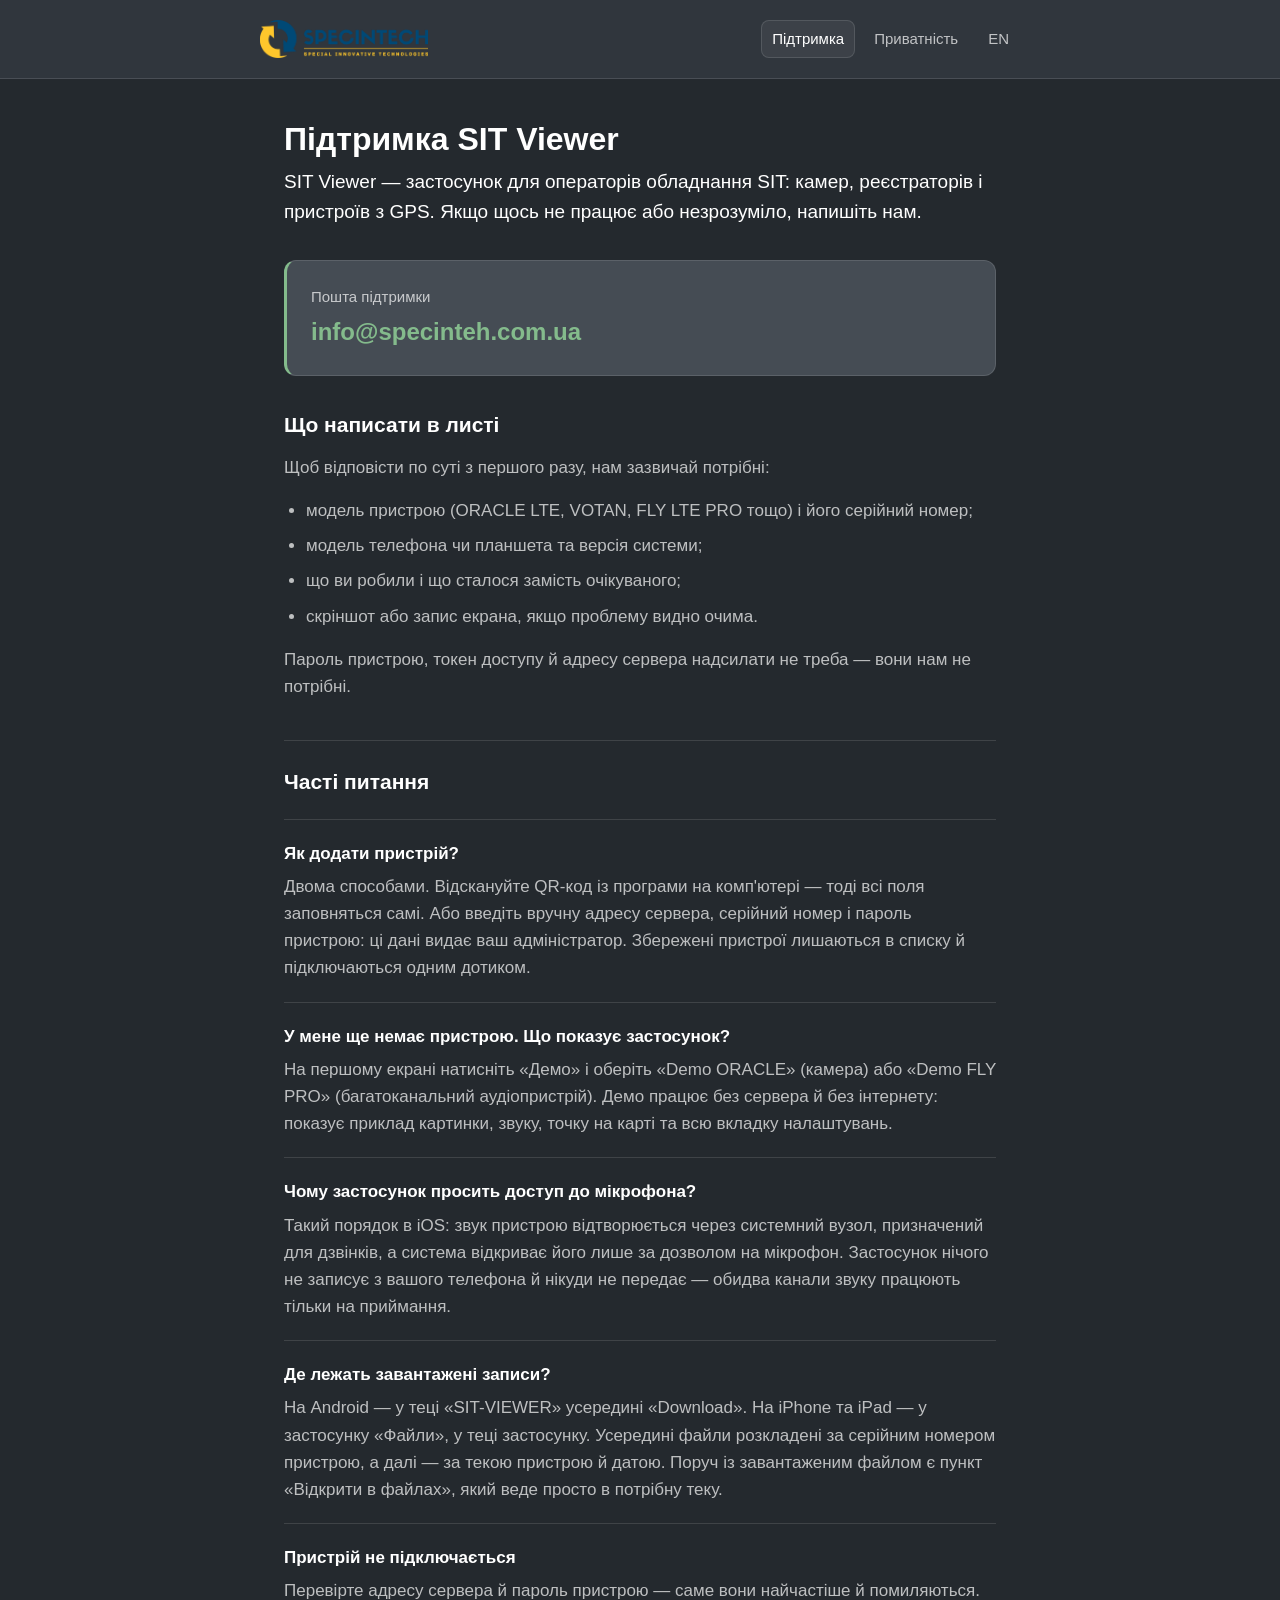
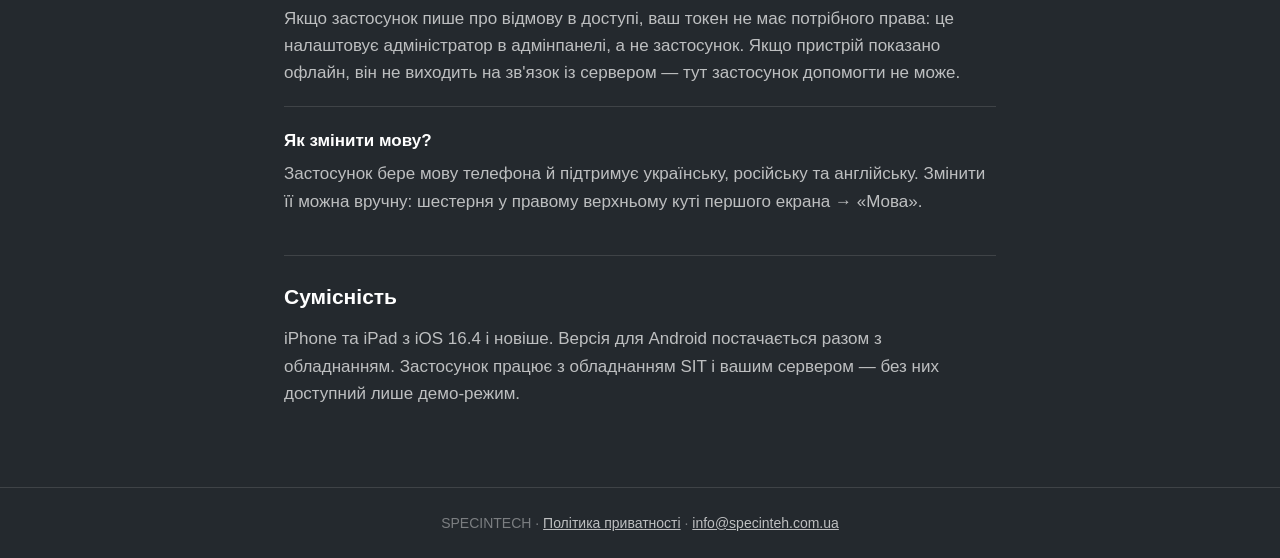
==== index.html @ 4feceb18 "Add the support and privacy pages the App Store submission needs" ====
<!DOCTYPE html>
<html lang="uk">
<head>
<meta charset="utf-8">
<meta name="viewport" content="width=device-width, initial-scale=1">
<title>Підтримка SIT Viewer</title>
<meta name="description" content="Підтримка застосунку SIT Viewer — застосунку для операторів обладнання SIT.">
<link rel="icon" href="assets/favicon.png">
<link rel="stylesheet" href="assets/style.css">
</head>
<body>

<header>
  <div class="bar">
    <img src="assets/logo.png" alt="SPECINTECH">
    <nav>
      <a href="index.html" aria-current="page">Підтримка</a>
      <a href="privacy.html">Приватність</a>
      <a href="en/index.html" hreflang="en">EN</a>
    </nav>
  </div>
</header>

<main>
  <h1>Підтримка SIT Viewer</h1>
  <p class="lead">SIT Viewer — застосунок для операторів обладнання SIT: камер, реєстраторів і пристроїв
  з GPS. Якщо щось не працює або незрозуміло, напишіть нам.</p>

  <div class="contact">
    <p>Пошта підтримки</p>
    <a href="mailto:info@specinteh.com.ua">info@specinteh.com.ua</a>
  </div>

  <h2>Що написати в листі</h2>
  <p>Щоб відповісти по суті з першого разу, нам зазвичай потрібні:</p>
  <ul>
    <li>модель пристрою (ORACLE LTE, VOTAN, FLY LTE PRO тощо) і його серійний номер;</li>
    <li>модель телефона чи планшета та версія системи;</li>
    <li>що ви робили і що сталося замість очікуваного;</li>
    <li>скріншот або запис екрана, якщо проблему видно очима.</li>
  </ul>
  <p>Пароль пристрою, токен доступу й адресу сервера надсилати не треба — вони нам не потрібні.</p>

  <h2>Часті питання</h2>

  <div class="faq">
    <h3>Як додати пристрій?</h3>
    <p>Двома способами. Відскануйте QR-код із програми на комп'ютері — тоді всі поля заповняться самі.
    Або введіть вручну адресу сервера, серійний номер і пароль пристрою: ці дані видає ваш
    адміністратор. Збережені пристрої лишаються в списку й підключаються одним дотиком.</p>
  </div>

  <div class="faq">
    <h3>У мене ще немає пристрою. Що показує застосунок?</h3>
    <p>На першому екрані натисніть «Демо» і оберіть «Demo ORACLE» (камера) або «Demo FLY PRO»
    (багатоканальний аудіопристрій). Демо працює без сервера й без інтернету: показує приклад
    картинки, звуку, точку на карті та всю вкладку налаштувань.</p>
  </div>

  <div class="faq">
    <h3>Чому застосунок просить доступ до мікрофона?</h3>
    <p>Такий порядок в iOS: звук пристрою відтворюється через системний вузол, призначений для
    дзвінків, а система відкриває його лише за дозволом на мікрофон. Застосунок нічого не записує
    з вашого телефона й нікуди не передає — обидва канали звуку працюють тільки на приймання.</p>
  </div>

  <div class="faq">
    <h3>Де лежать завантажені записи?</h3>
    <p>На Android — у теці «SIT-VIEWER» усередині «Download». На iPhone та iPad — у застосунку
    «Файли», у теці застосунку. Усередині файли розкладені за серійним номером пристрою, а далі —
    за текою пристрою й датою. Поруч із завантаженим файлом є пункт «Відкрити в файлах», який веде
    просто в потрібну теку.</p>
  </div>

  <div class="faq">
    <h3>Пристрій не підключається</h3>
    <p>Перевірте адресу сервера й пароль пристрою — саме вони найчастіше й помиляються. Якщо
    застосунок пише про відмову в доступі, ваш токен не має потрібного права: це налаштовує
    адміністратор в адмінпанелі, а не застосунок. Якщо пристрій показано офлайн, він не виходить на
    зв'язок із сервером — тут застосунок допомогти не може.</p>
  </div>

  <div class="faq">
    <h3>Як змінити мову?</h3>
    <p>Застосунок бере мову телефона й підтримує українську, російську та англійську. Змінити її
    можна вручну: шестерня у правому верхньому куті першого екрана → «Мова».</p>
  </div>

  <h2>Сумісність</h2>
  <p>iPhone та iPad з iOS 16.4 і новіше. Версія для Android постачається разом з обладнанням.
  Застосунок працює з обладнанням SIT і вашим сервером — без них доступний лише демо-режим.</p>
</main>

<footer>
  <p>SPECINTECH · <a href="privacy.html">Політика приватності</a> ·
  <a href="mailto:info@specinteh.com.ua">info@specinteh.com.ua</a></p>
</footer>

</body>
</html>
---- assets/style.css ----
/* Colours are the app's own tokens (mobile/theme/tokens.ts) so the site and the app read as one product. */
:root {
  --bg: rgb(36, 41, 46);
  --paper: rgb(69, 76, 84);
  --navbar: rgb(48, 54, 61);
  --primary: #cacee2;
  --accent: #84bb8c;
  --text: #ffffff;
  --muted: rgba(255, 255, 255, 0.7);
  --border: rgba(255, 255, 255, 0.12);
}

* { box-sizing: border-box; }

body {
  margin: 0;
  padding: 0;
  background: var(--bg);
  color: var(--text);
  font-family: -apple-system, BlinkMacSystemFont, "Segoe UI", Roboto, "Helvetica Neue", Arial, sans-serif;
  font-size: 17px;
  line-height: 1.6;
  -webkit-text-size-adjust: 100%;
}

header {
  background: var(--navbar);
  border-bottom: 1px solid var(--border);
  padding: 20px 24px;
}

.bar {
  max-width: 760px;
  margin: 0 auto;
  display: flex;
  align-items: center;
  justify-content: space-between;
  gap: 16px;
  flex-wrap: wrap;
}

.bar img { height: 38px; width: auto; }

nav { display: flex; gap: 8px; align-items: center; }

nav a {
  color: var(--muted);
  text-decoration: none;
  font-size: 15px;
  padding: 6px 10px;
  border-radius: 8px;
  border: 1px solid transparent;
}

nav a:hover { color: var(--text); border-color: var(--border); }
nav a[aria-current="page"] { color: var(--text); border-color: var(--border); background: rgba(255, 255, 255, 0.06); }

main {
  max-width: 760px;
  margin: 0 auto;
  padding: 40px 24px 64px;
}

h1 {
  font-size: 32px;
  line-height: 1.25;
  margin: 0 0 8px;
}

h2 {
  font-size: 21px;
  margin: 40px 0 12px;
  padding-top: 24px;
  border-top: 1px solid var(--border);
}

h2:first-of-type { border-top: none; padding-top: 0; margin-top: 32px; }

h3 { font-size: 17px; margin: 24px 0 6px; }

p, li { color: var(--muted); }
p { margin: 0 0 16px; }

.lead { font-size: 19px; color: var(--text); margin-bottom: 32px; }
.date { font-size: 15px; color: rgba(255, 255, 255, 0.4); margin: 0 0 32px; }

a { color: var(--accent); }

ul { padding-left: 22px; margin: 0 0 16px; }
li { margin-bottom: 8px; }

/* The one thing a support page exists for: the address, impossible to miss. */
.contact {
  background: var(--paper);
  border: 1px solid var(--border);
  border-left: 3px solid var(--accent);
  border-radius: 12px;
  padding: 24px;
  margin: 32px 0;
}

.contact p { margin: 0 0 4px; color: var(--muted); font-size: 15px; }

.contact a {
  font-size: 24px;
  font-weight: 600;
  color: var(--accent);
  text-decoration: none;
  word-break: break-all;
}

.contact a:hover { text-decoration: underline; }

.faq { border-top: 1px solid var(--border); padding-top: 20px; margin-top: 20px; }
.faq:first-of-type { border-top: none; }
.faq h3 { color: var(--text); margin-top: 0; }
.faq p:last-child { margin-bottom: 0; }

footer {
  border-top: 1px solid var(--border);
  padding: 24px;
  text-align: center;
}

footer p { max-width: 760px; margin: 0 auto; font-size: 14px; color: rgba(255, 255, 255, 0.4); }
footer a { color: var(--muted); }

@media (max-width: 520px) {
  body { font-size: 16px; }
  h1 { font-size: 26px; }
  main { padding: 28px 20px 48px; }
  .contact a { font-size: 19px; }
}
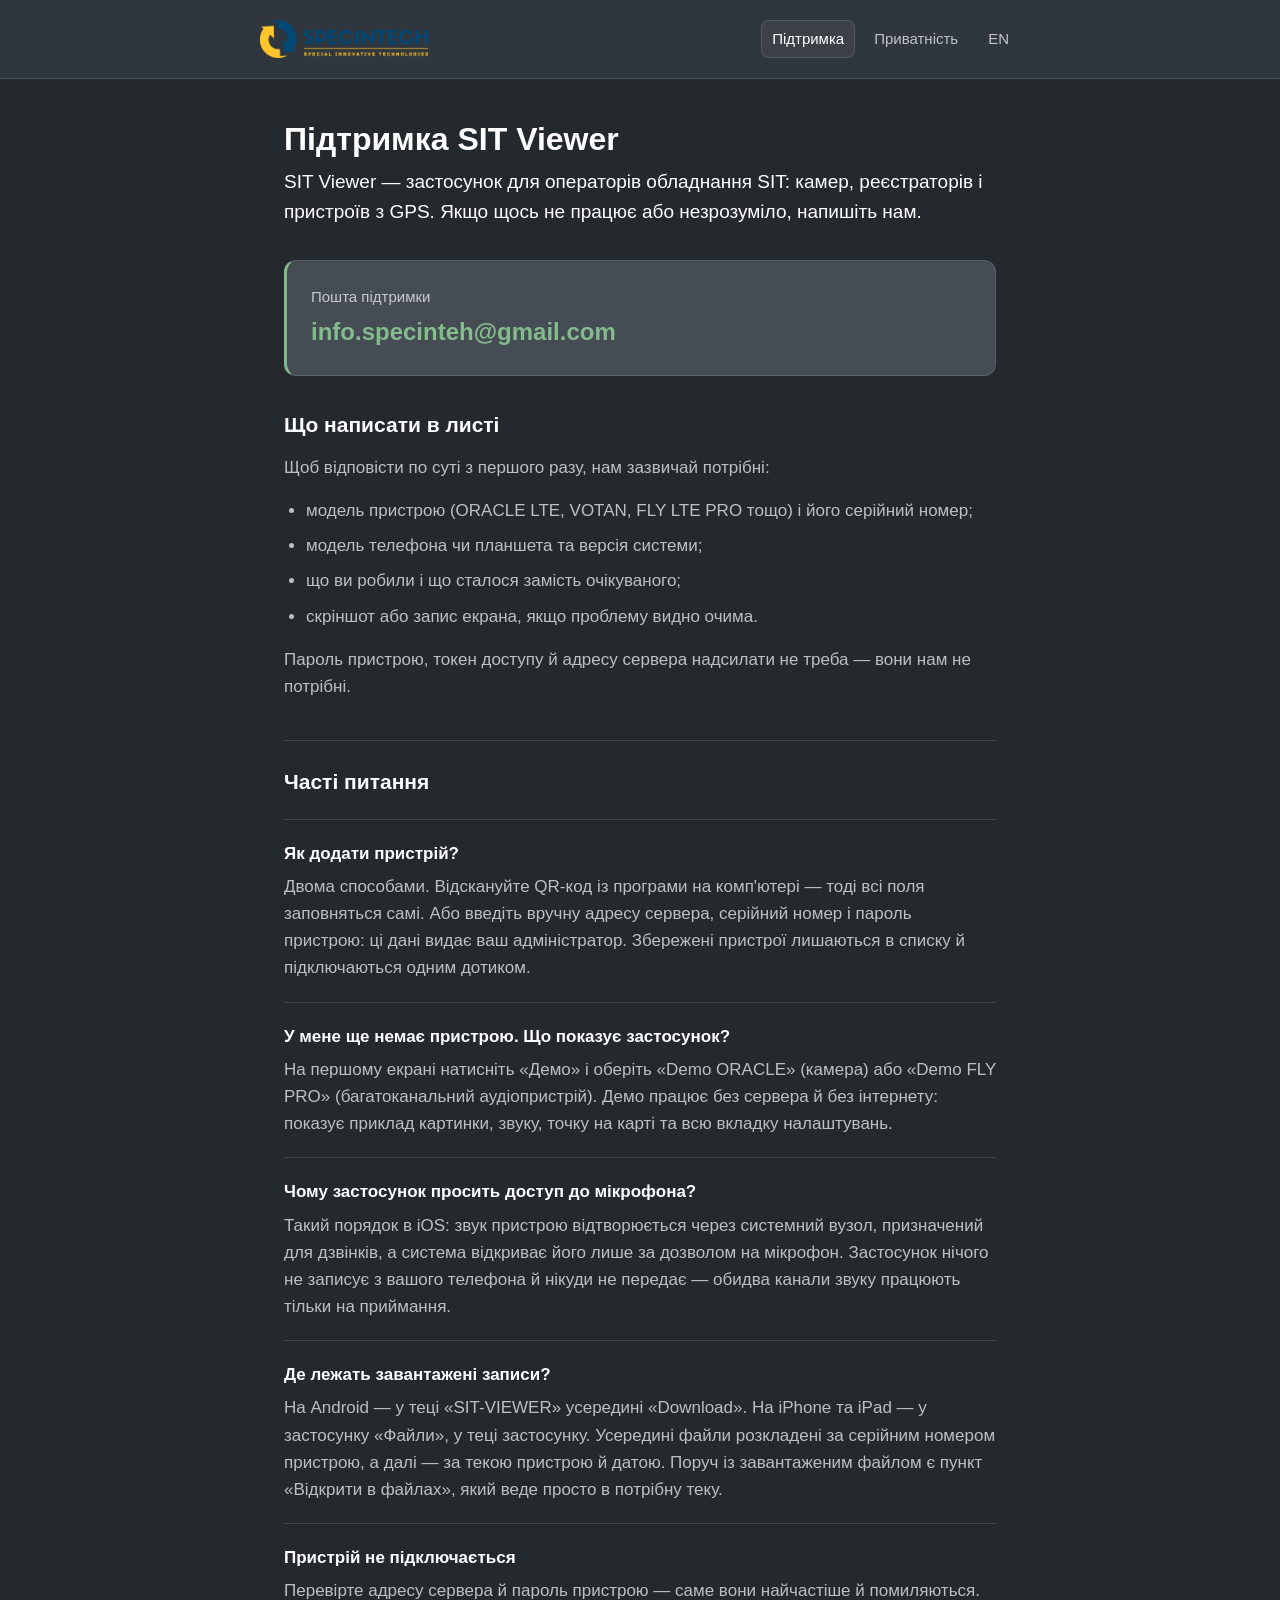
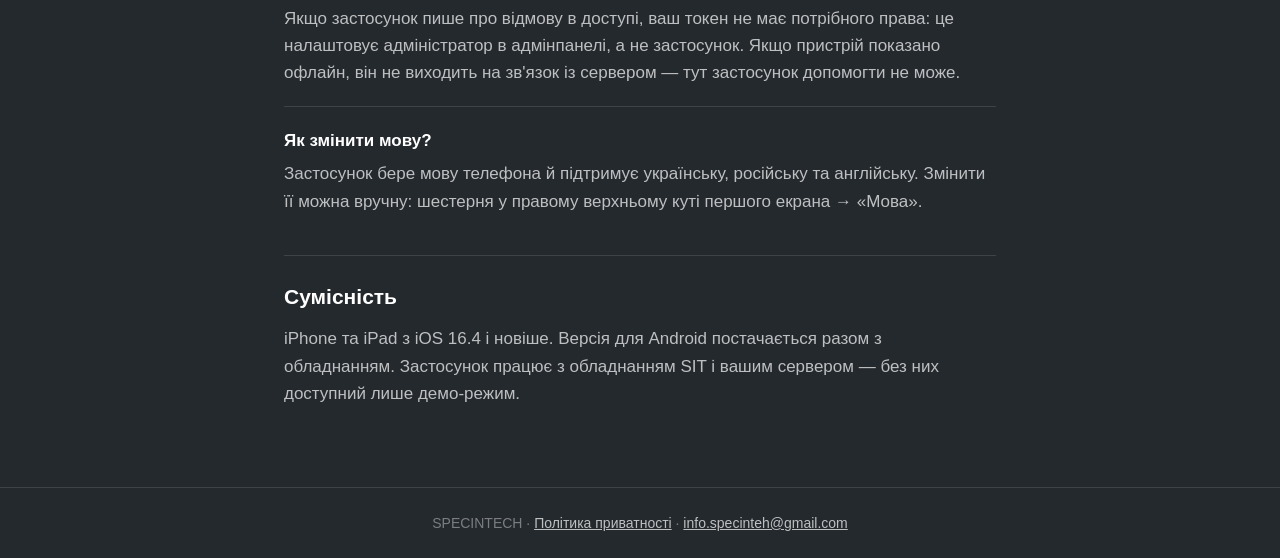
==== commit b012d0ff: "Correct the support address to the mailbox that is actually monitored" ====
--- a/index.html
+++ b/index.html
@@ -28,7 +28,7 @@
 
   <div class="contact">
     <p>Пошта підтримки</p>
-    <a href="mailto:info@specinteh.com.ua">info@specinteh.com.ua</a>
+    <a href="mailto:info.specinteh@gmail.com">info.specinteh@gmail.com</a>
   </div>
 
   <h2>Що написати в листі</h2>
@@ -93,7 +93,7 @@
 
 <footer>
   <p>SPECINTECH · <a href="privacy.html">Політика приватності</a> ·
-  <a href="mailto:info@specinteh.com.ua">info@specinteh.com.ua</a></p>
+  <a href="mailto:info.specinteh@gmail.com">info.specinteh@gmail.com</a></p>
 </footer>
 
 </body>
